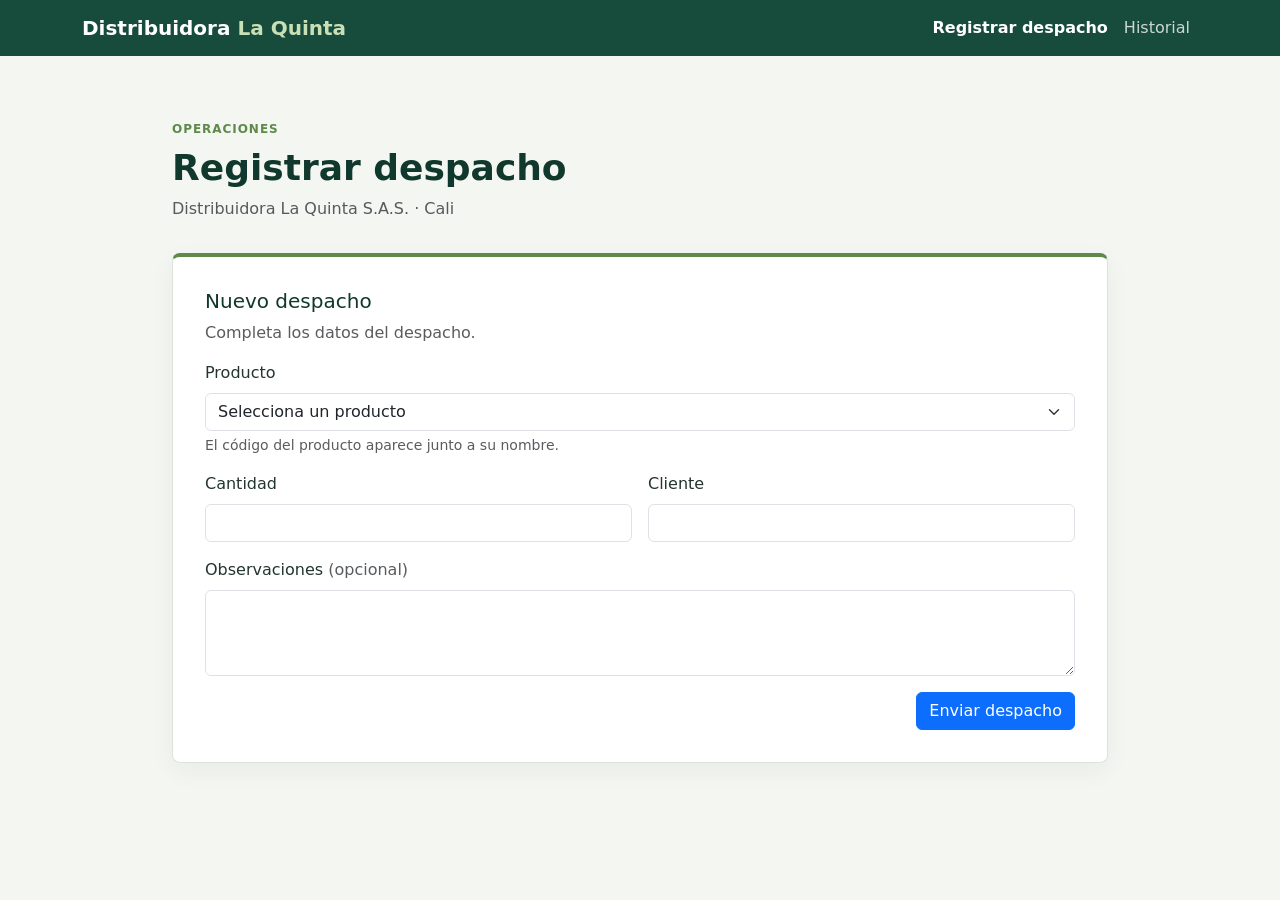
==== index.html @ 194fc975 "Initial commit" ====
<!doctype html>
<html lang="es">
	<head>
		<meta charset="utf-8">
		<meta name="viewport" content="width=device-width, initial-scale=1">
		<meta name="theme-color" content="#174c3c">
		<title>Registrar despacho | Distribuidora La Quinta</title>
		<link href="https://cdn.jsdelivr.net/npm/bootstrap@5.3.3/dist/css/bootstrap.min.css" rel="stylesheet">
		<link href="css/styles.css" rel="stylesheet">
	</head>
	<body>
		<nav class="navbar navbar-expand-md navbar-dark site-navbar">
			<div class="container">
				<a class="navbar-brand" href="index.html">Distribuidora <span>La Quinta</span></a>
				<button class="navbar-toggler" type="button" data-bs-toggle="collapse" data-bs-target="#mainNavigation" aria-controls="mainNavigation" aria-expanded="false" aria-label="Abrir navegación">
					<span class="navbar-toggler-icon"></span>
				</button>
				<div class="collapse navbar-collapse" id="mainNavigation">
					<ul class="navbar-nav ms-auto">
						<li class="nav-item">
							<a class="nav-link active" href="index.html" aria-current="page">Registrar despacho</a>
						</li>
						<li class="nav-item">
							<a class="nav-link" href="historial.html">Historial</a>
						</li>
					</ul>
				</div>
			</div>
		</nav>

		<main class="container page-content">
			<header class="page-heading">
				<p class="eyebrow">Operaciones</p>
				<h1>Registrar despacho</h1>
				<p class="text-body-secondary mb-0">Distribuidora La Quinta S.A.S. <span aria-hidden="true">·</span> Cali</p>
			</header>

			<section class="content-panel" aria-labelledby="dispatch-section-title">
				<h2 id="dispatch-section-title" class="h5">Nuevo despacho</h2>
				<p class="text-body-secondary">Completa los datos del despacho.</p>

				<form id="dispatchForm">
					<div class="row g-3">
						<div class="col-12">
							<label for="productCode" class="form-label">Producto</label>
							<select class="form-select" id="productCode" name="codigoProducto" required>
								<option value="" selected disabled>Selecciona un producto</option>
								<option value="INS-0101">INS-0101 - Harina de trigo x 25 kg</option>
								<option value="INS-0102">INS-0102 - Azúcar refinada x 50 kg</option>
								<option value="INS-0203">INS-0203 - Aceite vegetal x 20 L</option>
								<option value="INS-0204">INS-0204 - Arroz blanco x 25 kg</option>
								<option value="INS-0305">INS-0305 - Servilletas x 1000 u</option>
								<option value="INS-0306">INS-0306 - Vasos desechables 7 oz x 2500</option>
								<option value="INS-0407">INS-0407 - Pollo congelado x 10 kg</option>
								<option value="INS-0408">INS-0408 - Queso mozzarella x 5 kg</option>
                                <option value="INS-9999">INS-9999 - Producto de ejemplo</option>
							</select>
							<div class="form-text">El código del producto aparece junto a su nombre.</div>
						</div>

						<div class="col-12 col-md-6">
							<label for="quantity" class="form-label">Cantidad</label>
							<input class="form-control" id="quantity" name="cantidad" type="number" min="0" step="any" required>
						</div>

						<div class="col-12 col-md-6">
							<label for="customer" class="form-label">Cliente</label>
							<input class="form-control" id="customer" name="cliente" type="text" autocomplete="organization" required>
						</div>

						<div class="col-12">
							<label for="observations" class="form-label">Observaciones <span class="text-body-secondary">(opcional)</span></label>
							<textarea class="form-control" id="observations" name="observaciones" rows="3"></textarea>
						</div>

						<div class="col-12 d-flex justify-content-end">
							<button class="btn btn-primary" id="submitDispatch" type="submit">Enviar despacho</button>
						</div>
					</div>
				</form>
				<div id="requestStatus" class="alert d-none mt-3 mb-0" role="status" aria-live="polite"></div>
			</section>
		</main>

		<script src="https://cdn.jsdelivr.net/npm/bootstrap@5.3.3/dist/js/bootstrap.bundle.min.js"></script>
		<script src="js/config.js"></script>
		<script src="js/registro.js"></script>
	</body>
</html>
---- css/styles.css ----
:root {
	color-scheme: light;
	--quinta-green: #174c3c;
	--quinta-green-dark: #10382d;
	--quinta-leaf: #5d8a4b;
	--quinta-ink: #23352e;
	--quinta-paper: #f4f6f1;
}

body {
	min-height: 100vh;
	background: var(--quinta-paper);
	color: var(--quinta-ink);
}

.site-navbar {
	background: var(--quinta-green);
}

.navbar-brand {
	font-weight: 700;
}

.navbar-brand span {
	color: #c9dfb5;
}

.site-navbar .nav-link {
	color: rgb(255 255 255 / 78%);
}

.site-navbar .nav-link:hover,
.site-navbar .nav-link:focus,
.site-navbar .nav-link.active {
	color: #fff;
}

.site-navbar .nav-link.active {
	font-weight: 600;
}

.page-content {
	max-width: 960px;
	padding-top: clamp(2rem, 6vw, 4rem);
	padding-bottom: 3rem;
}

.page-heading {
	margin-bottom: 2rem;
}

.page-heading h1 {
	margin-bottom: 0.5rem;
	color: var(--quinta-green-dark);
	font-size: clamp(1.75rem, 4vw, 2.25rem);
	font-weight: 700;
}

.eyebrow {
	margin-bottom: 0.5rem;
	color: var(--quinta-leaf);
	font-size: 0.75rem;
	font-weight: 700;
	letter-spacing: 0.08em;
	text-transform: uppercase;
}

.content-panel {
	min-height: 180px;
	padding: clamp(1.25rem, 4vw, 2rem);
	border: 1px solid #dce4da;
	border-top: 4px solid var(--quinta-leaf);
	border-radius: 0.5rem;
	background: #fff;
	box-shadow: 0 0.5rem 1.5rem rgb(35 53 46 / 5%);
}

.content-panel h2 {
	color: var(--quinta-green-dark);
}
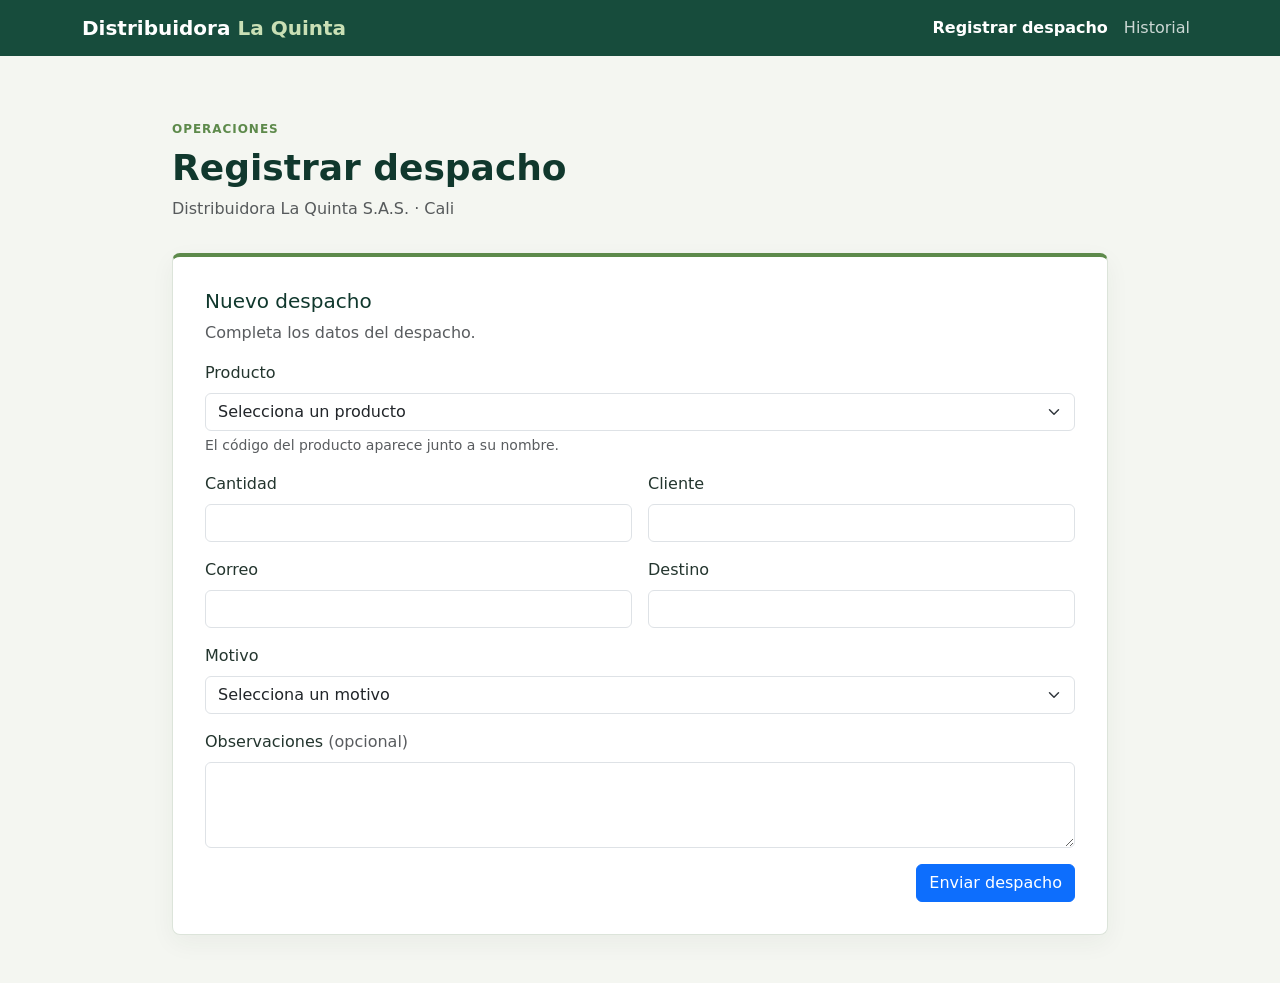
==== commit 342114a2: "Validations update" ====
--- a/index.html
+++ b/index.html
@@ -68,6 +68,26 @@
 							<input class="form-control" id="customer" name="cliente" type="text" autocomplete="organization" required>
 						</div>
 
+						<div class="col-12 col-md-6">
+							<label for="email" class="form-label">Correo</label>
+							<input class="form-control" id="email" name="correo" type="email" autocomplete="email" required>
+						</div>
+
+						<div class="col-12 col-md-6">
+							<label for="destination" class="form-label">Destino</label>
+							<input class="form-control" id="destination" name="destino" type="text" required>
+						</div>
+
+						<div class="col-12">
+							<label for="reason" class="form-label">Motivo</label>
+							<select class="form-select" id="reason" name="motivo" required>
+								<option value="" selected disabled>Selecciona un motivo</option>
+								<option value="despacho">Despacho</option>
+								<option value="traslado entre sedes">Traslado entre sedes</option>
+								<option value="avería">Avería</option>
+							</select>
+						</div>
+
 						<div class="col-12">
 							<label for="observations" class="form-label">Observaciones <span class="text-body-secondary">(opcional)</span></label>
 							<textarea class="form-control" id="observations" name="observaciones" rows="3"></textarea>
